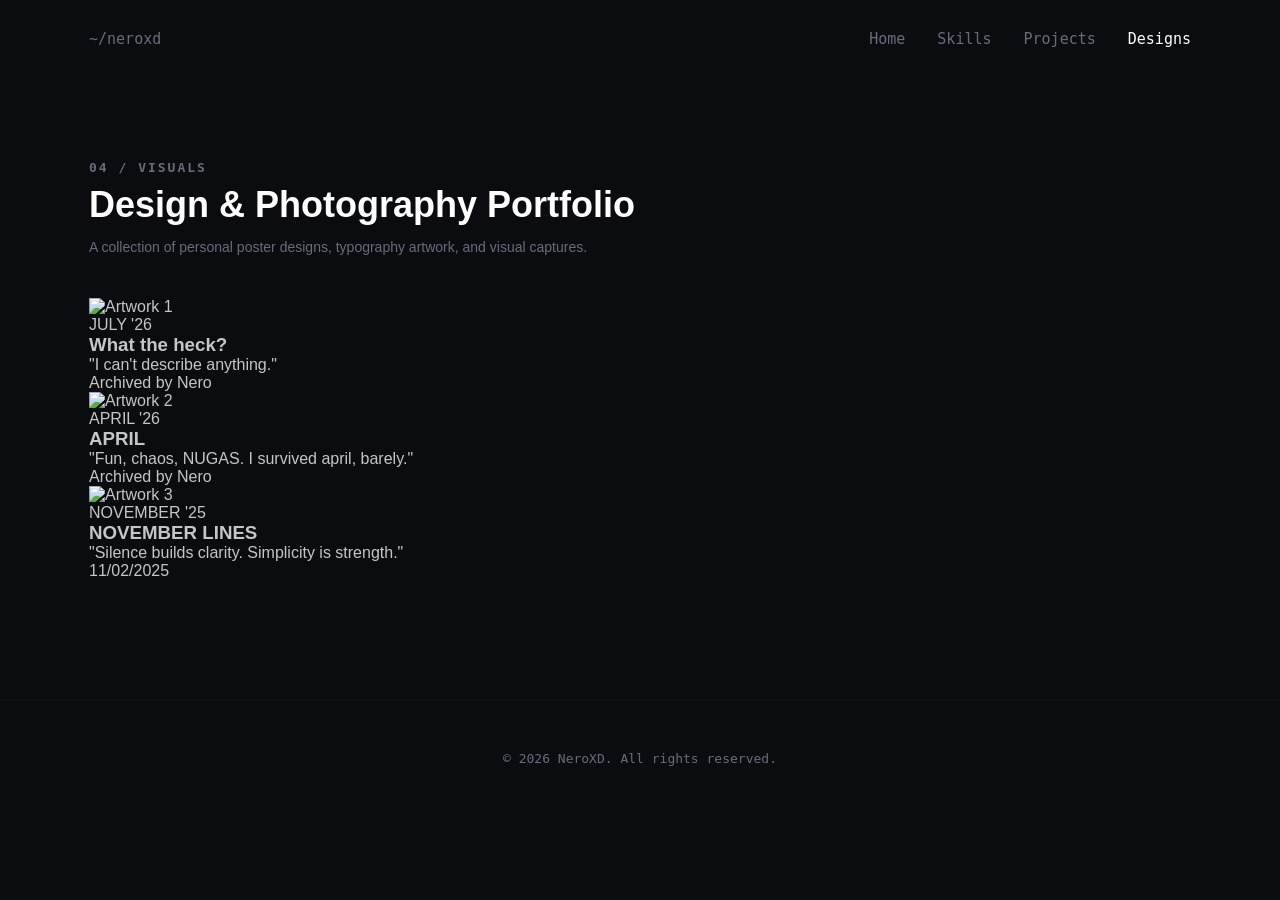
==== designs.html @ de729c1c "Add designs.html for design portfolio showcase" ====
<!DOCTYPE html>
<html lang="id">
<head>
    <meta charset="UTF-8">
    <meta name="viewport" content="width=device-width, initial-scale=1.0">
    <title>NeroXD | Designs</title>
    <link rel="stylesheet" href="style.css">
</head>
<body>
    
    <!-- Navigasi Atas (Sama seperti halaman utama) -->
    <header class="site-header font-mono">
        <div class="brand">~/neroxd</div>
        <nav class="nav-links">
            <a href="index.html">Home</a>
            <a href="index.html#skills">Skills</a>
            <a href="index.html#projects">Projects</a>
            <a href="designs.html" class="active">Designs</a>
        </nav>
    </header>

    <!-- KONTEN GALERI DESAIN -->
    <main class="projects-container">
        <div class="section-header">
            <span class="section-tag font-mono">04 / VISUALS</span>
            <h2 class="section-title">Design & Photography Portfolio</h2>
            <p style="color: var(--text-muted); font-size: 14px; margin-top: 10px; line-height: 1.6;">
                A collection of personal poster designs, typography artwork, and visual captures.
            </p>
        </div>
        
        <!-- Grid Galeri ala Majalah / Poster Minimalis -->
        <div class="design-gallery">
            
            <!-- Poster 1 -->
            <div class="design-card">
                <div class="design-image-wrapper">
                    <!-- Ganti 'poster1.jpg' dengan file gambar Anda sendiri -->
                    <img src="poster1.jpg" alt="Artwork 1">
                </div>
                <div class="design-info">
                    <span class="design-date">JULY '26</span>
                    <h3 class="design-title-text">What the heck?</h3>
                    <p class="design-quote">"I can't describe anything."</p>
                    <span class="design-author">Archived by Nero</span>
                </div>
            </div>

            <!-- Poster 2 -->
            <div class="design-card">
                <div class="design-image-wrapper">
                    <!-- Ganti 'poster2.jpg' dengan file gambar Anda sendiri -->
                    <img src="poster2.jpg" alt="Artwork 2">
                </div>
                <div class="design-info">
                    <span class="design-date">APRIL '26</span>
                    <h3 class="design-title-text">APRIL</h3>
                    <p class="design-quote">"Fun, chaos, NUGAS. I survived april, barely."</p>
                    <span class="design-author">Archived by Nero</span>
                </div>
            </div>

            <!-- Poster 3 -->
            <div class="design-card">
                <div class="design-image-wrapper">
                    <!-- Ganti 'poster3.jpg' dengan file gambar Anda sendiri -->
                    <img src="poster3.jpg" alt="Artwork 3">
                </div>
                <div class="design-info">
                    <span class="design-date">NOVEMBER '25</span>
                    <h3 class="design-title-text">NOVEMBER LINES</h3>
                    <p class="design-quote">"Silence builds clarity. Simplicity is strength."</p>
                    <span class="design-author">11/02/2025</span>
                </div>
            </div>

        </div>
    </main>

    <!-- Footer -->
    <footer class="site-footer font-mono">
        &copy; 2026 NeroXD. All rights reserved.
    </footer>

</body>
</html>
---- style.css ----
/* ==========================================================================
   1. IMPORT FONT & TEMA WARNA (VARIABEL)
   ========================================================================== */
@import url('https://googleapis.com');

:root {
    --bg-main: #0b0c10;
    --bg-card: #121318;
    --text-primary: #ffffff;
    --text-secondary: #c5c6c7;
    --text-muted: #666d7a;
    --accent-blue: #60a5fa;
    --accent-indigo: #6366f1;
    --max-width: 1150px; /* Sedikit diperlebar agar tata letak grid lebih luas */
}

/* ==========================================================================
   2. RESET DASAR & GLOBAL STYLES
   ========================================================================== */
* {
    margin: 0;
    padding: 0;
    box-sizing: border-box;
}

html {
    scroll-behavior: smooth; /* Pergerakan layar mulus saat menu diklik */
}

body {
    background-color: var(--bg-main);
    color: var(--text-secondary);
    font-family: 'Plus Jakarta Sans', sans-serif;
    min-height: 100vh;
    overflow-x: hidden;
}

.font-mono {
    font-family: 'JetBrains Mono', monospace;
}

/* ==========================================================================
   3. STYLING NAVIGASI BAR (NAVBAR)
   ========================================================================== */
.site-header {
    padding: 30px 24px;
    display: flex;
    justify-content: space-between;
    align-items: center;
    max-width: var(--max-width);
    margin: 0 auto;
    width: 100%;
}

.brand {
    color: var(--text-muted);
    font-size: 15px;
    font-family: 'JetBrains Mono', monospace;
}

.nav-links {
    display: flex;
    gap: 32px;
    font-size: 15px;
}

.nav-links a {
    color: var(--text-muted);
    text-decoration: none;
    transition: color 0.2s ease;
}

.nav-links a:hover, .nav-links a.active {
    color: var(--text-primary);
}

/* ==========================================================================
   4. TATA LETAK UTAMA BERANDA (HERO SECTION - LEBIH PADAT & EFEK ZOOM)
   ========================================================================== */
.main-container {
    max-width: var(--max-width);
    margin: 0 auto;
    width: 100%;
    padding: 80px 24px; /* Padding disesuaikan agar konten seimbang */
    display: grid;
    grid-template-columns: repeat(auto-fit, minmax(350px, 1fr)); /* Responsif kiri-kanan */
    gap: 64px;
    align-items: center;
    min-height: calc(100vh - 120px);
}

.hero-section {
    display: flex;
    flex-direction: column;
    gap: 24px; /* Jarak antar baris teks dibuat lebih padat */
}

.section-tag {
    font-size: 13px;
    color: var(--text-muted);
    letter-spacing: 2px;
    font-weight: 600;
}

.hero-title {
    font-size: 72px; /* Diperbesar dari 52px untuk efek zoom-in tebal */
    color: var(--text-primary);
    font-weight: 800;
    line-height: 1.05;
    letter-spacing: -2px;
}

.gradient-text {
    background: linear-gradient(to right, var(--accent-blue), var(--accent-indigo));
    -webkit-background-clip: text;
    -webkit-text-fill-color: transparent;
}

.hero-subtitle {
    font-size: 24px; /* Diperbesar dari 18px */
    color: var(--text-primary);
    font-weight: 500;
}

.hero-description {
    font-size: 16px; /* Diperbesar dari 14px agar lebih terbaca jelas */
    color: var(--text-muted);
    line-height: 1.6;
    max-width: 520px;
}

/* Tombol Aksi */
.cta-buttons {
    display: flex;
    gap: 16px;
    margin-top: 8px;
    font-size: 14px;
}

.cta-buttons a {
    padding: 14px 28px;
    border-radius: 8px;
    text-decoration: none;
    transition: all 0.2s ease;
}

.btn-primary {
    background: #ffffff;
    color: #000000;
    font-weight: 600;
}

.btn-primary:hover {
    background: #e4e4e7;
    transform: translateY(-2px);
}

.btn-secondary {
    border: 1px solid rgba(255, 255, 255, 0.1);
    color: var(--text-primary);
    font-weight: 500;
}

.btn-secondary:hover {
    background: rgba(255, 255, 255, 0.05);
    border-color: rgba(255, 255, 255, 0.2);
    transform: translateY(-2px);
}

/* ==========================================================================
   5. STYLING JENDELA TERMINAL MINI
   ========================================================================== */
.terminal-window {
    background-color: var(--bg-card);
    border: 1px solid rgba(63, 63, 70, 0.4);
    border-radius: 12px;
    padding: 28px; /* Dibuat sedikit lebih luas di dalam */
    box-shadow: 0 30px 60px rgba(0, 0, 0, 0.6);
    transition: all 0.4s cubic-bezier(0.4, 0, 0.2, 1);
    font-family: 'JetBrains Mono', monospace;
}

.terminal-window:hover {
    border-color: rgba(99, 102, 241, 0.4);
    box-shadow: 0 35px 70px -10px rgba(99, 102, 241, 0.2);
    transform: translateY(-6px);
}

.terminal-header {
    display: flex;
    justify-content: space-between;
    align-items: center;
    border-bottom: 1px solid rgba(255, 255, 255, 0.05);
    padding-bottom: 14px;
    margin-bottom: 24px;
}

.window-controls {
    display: flex;
    gap: 8px;
}

.control-btn {
    width: 12px;
    height: 12px;
    border-radius: 50%;
    display: inline-block;
}

.close { background: #ef4444; }
.minimize { background: #eab308; }
.maximize { background: #22c55e; }

.terminal-title {
    font-size: 13px;
    color: var(--text-muted);
}

.terminal-body {
    display: flex;
    flex-direction: column;
    gap: 22px;
    font-size: 14px;
}

.command {
    color: var(--accent-blue);
    display: block;
    margin-bottom: 6px;
}

.output {
    color: var(--text-secondary);
    padding-left: 12px;
}

/* Efek Kursor Mengetik */
.typing-cursor::after {
    content: '_';
    animation: blink 0.8s infinite;
    color: var(--accent-blue);
    margin-left: 3px;
    font-weight: bold;
}

@keyframes blink {
    0%, 100% { opacity: 1; }
    50% { opacity: 0; }
}

.status-container {
    display: flex;
    align-items: center;
    gap: 10px;
}

.status-pulse {
    width: 8px;
    height: 8px;
    background-color: #10b981;
    border-radius: 50%;
    animation: pulse 2s cubic-bezier(0.4, 0, 0.6, 1) infinite;
}

@keyframes pulse {
    0%, 100% { opacity: 1; transform: scale(1); }
    50% { opacity: .4; transform: scale(0.9); }
}

/* ==========================================================================
   6. STYLING BAGIAN KEAHLIAN (SKILLS SECTION)
   ========================================================================== */
.section-header {
    margin-bottom: 40px;
}

.section-title {
    font-size: 36px;
    color: var(--text-primary);
    font-weight: 700;
    margin-top: 8px;
}

.skills-container {
    max-width: var(--max-width);
    margin: 0 auto;
    width: 100%;
    padding: 80px 24px;
}

.skills-grid {
    display: flex;
    flex-wrap: wrap;
    gap: 12px;
}

.skill-card {
    background-color: var(--bg-card);
    border: 1px solid rgba(255, 255, 255, 0.05);
    padding: 12px 24px;
    border-radius: 20px;
    font-size: 14px;
    color: var(--text-secondary);
    transition: all 0.2s ease;
}

.skill-card:hover {
    border-color: var(--accent-blue);
    color: var(--text-primary);
    transform: translateY(-3px);
}

/* ==========================================================================
   7. STYLING BAGIAN PROYEK (PROJECTS SECTION)
   ========================================================================== */
.projects-container {
    max-width: var(--max-width);
    margin: 0 auto;
    width: 100%;
    padding: 80px 24px 120px 24px;
}

.projects-grid {
    display: grid;
    grid-template-columns: repeat(auto-fit, minmax(320px, 1fr));
    gap: 28px;
}

.project-card {
    background-color: var(--bg-card);
    border: 1px solid rgba(255, 255, 255, 0.04);
    border-radius: 12px;
    padding: 32px;
    display: flex;
    flex-direction: column;
    gap: 16px;
    transition: all 0.3s ease;
}

.project-card:hover {
    border-color: rgba(255, 255, 255, 0.1);
    transform: translateY(-5px);
    box-shadow: 0 20px 40px rgba(0, 0, 0, 0.5);
}

.project-name {
    color: var(--text-primary);
    font-size: 22px;
    font-weight: 600;
}

.project-desc {
    color: var(--text-muted);
    font-size: 14px;
    line-height: 1.6;
}

.project-tech {
    font-size: 13px;
    color: var(--accent-blue);
    font-family: 'JetBrains Mono', monospace;
}

.project-link {
    font-size: 14px;
    color: var(--text-primary);
    text-decoration: none;
    margin-top: 8px;
    display: inline-block;
    font-weight: 500;
}

.project-link:hover {
    text-decoration: underline;
    color: var(--accent-blue);
}

/* ==========================================================================
   8. FOOTER HINDO
   ========================================================================== */
.site-footer {
    padding: 50px 24px;
    text-align: center;
    font-size: 13px;
    color: var(--text-muted);
    border-top: 1px solid rgba(255, 255, 255, 0.02);
}

/* ==========================================================================
   9. RESPONSIVITAS LAYAR HP
   ========================================================================== */
@media (max-width: 992px) {
    .hero-title { font-size: 58px; }
}

@media (max-width: 768px) {
    .main-container {
        grid-template-columns: 1fr;
        padding-top: 40px;
        gap: 48px;
    }
    .hero-title { font-size: 46px; }
    .cta-buttons { flex-direction: column; }
    .cta-buttons a { text-align: center; }
}
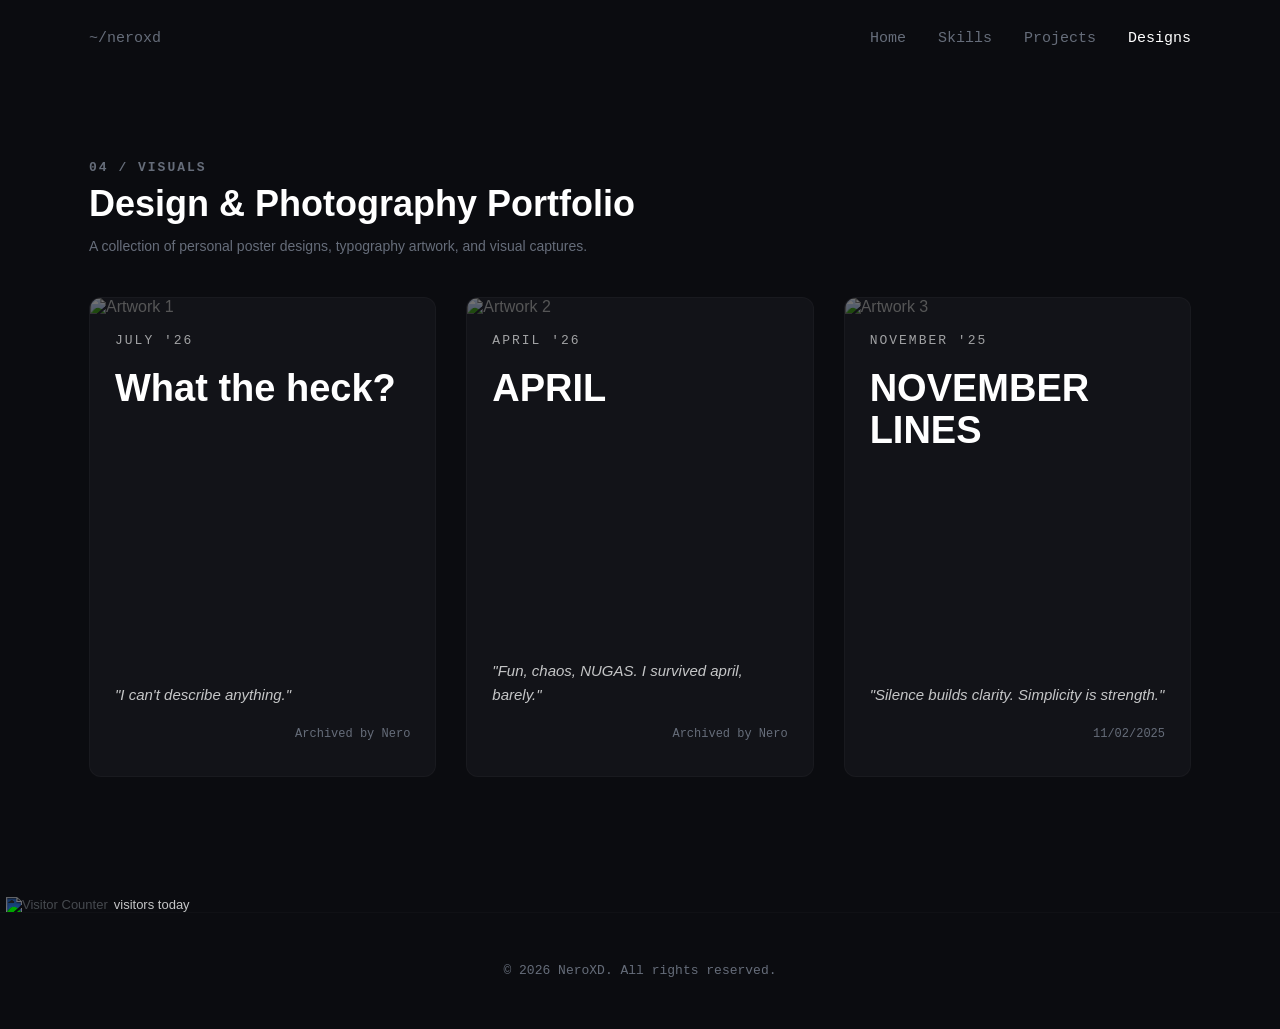
==== commit cdf6dd2e: "Add visitor counter to designs.html" ====
--- a/designs.html
+++ b/designs.html
@@ -78,6 +78,14 @@
     </main>
 
     <!-- Footer -->
+    <div class="error-visitor">
+    <i class="fa-regular fa-eye"></i> 
+    <!-- Menggunakan key 'Nerowibu' yang sama di semua halaman -->
+    <img src="https://glitch.me" alt="Visitor Counter" class="error-counter-digits"> 
+    <span>visitors today</span>
+</div>
+
+    
     <footer class="site-footer font-mono">
         &copy; 2026 NeroXD. All rights reserved.
     </footer>
--- a/style.css
+++ b/style.css
@@ -403,3 +403,228 @@
     .cta-buttons { flex-direction: column; }
     .cta-buttons a { text-align: center; }
 }
+
+/* ==========================================================================
+   10. STYLING GALERI DESAIN (ARTISTIC POSTER LAYOUT)
+   ========================================================================== */
+.design-gallery {
+    display: grid;
+    grid-template-columns: repeat(auto-fit, minmax(300px, 1fr));
+    gap: 30px;
+    margin-top: 40px;
+}
+
+.design-card {
+    background-color: var(--bg-card);
+    border: 1px solid rgba(255, 255, 255, 0.03);
+    border-radius: 12px;
+    overflow: hidden;
+    position: relative; /* Menjadikan kartu sebagai patokan posisi teks overlay */
+    min-height: 480px; /* Membuat kartu memanjang tinggi ke bawah seperti poster */
+    display: flex;
+    flex-direction: column;
+    transition: all 0.3s ease;
+}
+
+.design-card:hover {
+    transform: translateY(-5px);
+    border-color: rgba(255, 255, 255, 0.1);
+    box-shadow: 0 20px 40px rgba(0, 0, 0, 0.6);
+}
+
+.design-image-wrapper {
+    width: 100%;
+    height: 100%;
+    position: absolute;
+    top: 0;
+    left: 0;
+    z-index: 1;
+}
+
+.design-image-wrapper img {
+    width: 100%;
+    height: 100%;
+    object-fit: cover;
+    /* Memberikan efek gelap tipis di atas foto agar teks putih tetap terbaca jelas */
+    filter: brightness(0.45) contrast(1.1); 
+    transition: transform 0.5s ease;
+}
+
+.design-card:hover .design-image-wrapper img {
+    transform: scale(1.03);
+}
+
+/* Mengatur Posisi Teks Overlay di Atas Gambar */
+.design-info {
+    position: relative;
+    z-index: 2; /* Menaruh teks di lapisan paling atas */
+    padding: 35px 25px;
+    height: 100%;
+    display: flex;
+    flex-direction: column;
+    justify-content: space-between; /* Menyebar konten ke atas dan bawah kartu */
+    flex-grow: 1;
+}
+
+.design-date {
+    font-size: 13px;
+    color: var(--text-secondary);
+    letter-spacing: 2px;
+    font-family: 'JetBrains Mono', monospace;
+    opacity: 0.8;
+}
+
+.design-title-text {
+    font-size: 38px; /* Teks judul besar ala majalah digital */
+    color: #ffffff;
+    font-weight: 700;
+    margin-top: 20px;
+    line-height: 1.1;
+    font-family: 'Plus Jakarta Sans', sans-serif;
+}
+
+.design-quote {
+    font-size: 15px;
+    color: var(--text-secondary);
+    font-style: italic;
+    line-height: 1.6;
+    margin-top: auto; /* Mendorong teks kutipan ke area bawah kartu */
+    margin-bottom: 20px;
+}
+
+.design-author {
+    font-size: 12px;
+    color: var(--text-muted);
+    font-family: 'JetBrains Mono', monospace;
+    text-align: right;
+    display: block;
+}
+
+/* ==========================================================================
+   11. DETAIL LENGKAP HALAMAN 404 CUSTOM REPLIKA
+   ========================================================================== */
+.error-page-body {
+    background-color: var(--bg-main);
+    min-height: 100vh;
+    display: flex;
+    flex-direction: column;
+    justify-content: space-between;
+    align-items: center;
+    padding: 60px 40px 40px 40px; /* Memberi ruang di sekeliling halaman */
+}
+
+.error-main-content {
+    max-width: var(--max-width);
+    width: 100%;
+    margin: auto 0;
+    display: flex;
+    flex-direction: column;
+    align-items: flex-start; /* Rata kiri persis sesuai gambar */
+}
+
+.error-large-title {
+    font-size: 140px; /* Ukuran teks 404 raksasa */
+    font-weight: 800;
+    color: var(--accent-blue); /* Aksen warna biru langit NeroXD */
+    line-height: 1;
+    margin-bottom: 28px;
+    letter-spacing: -3px;
+}
+
+.error-subtitle-text {
+    font-size: 15px;
+    color: var(--text-secondary);
+    margin-bottom: 36px;
+    letter-spacing: -0.5px;
+}
+
+.error-back-btn {
+    background-color: #f4f4f5; /* Putih gading / krem minimalis */
+    color: #0b0c10;
+    padding: 12px 24px;
+    border-radius: 6px;
+    font-size: 13px;
+    font-weight: 600;
+    text-decoration: none;
+    transition: all 0.2s ease;
+}
+
+.error-back-btn:hover {
+    background-color: #e4e4e7;
+    transform: translateY(-2px);
+}
+
+/* Mengatur Footer Spesifik Sesuai Gambar Contoh */
+.error-custom-footer {
+    width: 100%;
+    max-width: var(--max-width);
+    display: flex;
+    justify-content: space-between;
+    align-items: flex-end;
+    border-top: 1px solid rgba(255, 255, 255, 0.05); /* Garis tepi bawah tipis pembatas */
+    padding-top: 30px;
+}
+
+.error-footer-left {
+    display: flex;
+    flex-direction: column;
+    gap: 4px;
+    align-items: flex-start;
+}
+
+.error-user-tag {
+    color: var(--text-muted);
+    font-size: 14px;
+}
+
+.error-tagline {
+    color: var(--text-muted);
+    font-size: 13px;
+    margin-bottom: 6px;
+}
+
+.error-visitor {
+    color: var(--text-secondary);
+    font-size: 13px;
+    display: flex;
+    align-items: center;
+    gap: 6px;
+}
+
+/* Mengatur ukuran grafis angka hitungan pengunjung */
+.error-counter-digits {
+    height: 15px;
+    /* Invert filter agar angka counter dari Glitch serasi dengan tema gelap */
+    filter: invert(90%) sepia(5%) saturate(300%) hue-rotate(180deg);
+    vertical-align: middle;
+}
+
+.error-footer-right {
+    display: flex;
+    gap: 20px;
+    font-size: 18px;
+    margin-bottom: 5px; /* Sedikit naik dari garis bawah */
+}
+
+.error-footer-right a {
+    color: var(--text-muted);
+    transition: color 0.2s ease;
+}
+
+.error-footer-right a:hover {
+    color: var(--text-primary);
+}
+
+/* Penyesuaian Responsif Layar HP */
+@media (max-width: 768px) {
+    .error-large-title { font-size: 90px; }
+    .error-page-body { padding: 40px 20px 20px 20px; }
+    .error-custom-footer {
+        flex-direction: column;
+        align-items: flex-start;
+        gap: 25px;
+    }
+    .error-footer-right {
+        align-self: flex-end; /* Memindahkan ikon ke kanan bawah saat di HP */
+    }
+}
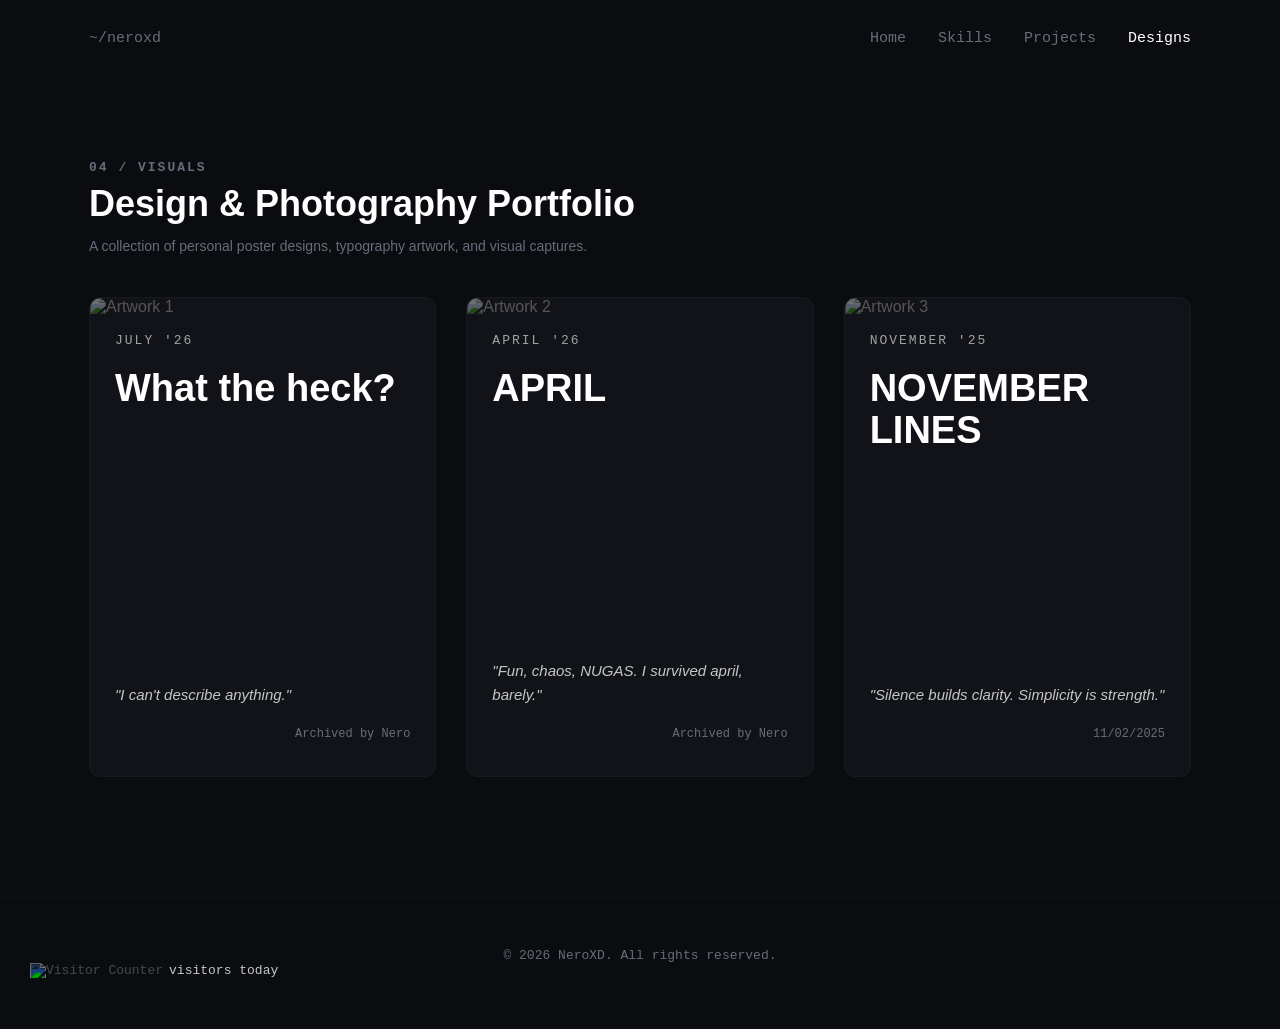
==== commit 0c4670e7: "Fix footer structure in designs.html" ====
--- a/designs.html
+++ b/designs.html
@@ -78,16 +78,17 @@
     </main>
 
     <!-- Footer -->
-    <div class="error-visitor">
+
+    
+    <footer class="site-footer font-mono">
+        &copy; 2026 NeroXD. All rights reserved.
+<div class="error-visitor">
     <i class="fa-regular fa-eye"></i> 
     <!-- Menggunakan key 'Nerowibu' yang sama di semua halaman -->
     <img src="https://glitch.me" alt="Visitor Counter" class="error-counter-digits"> 
     <span>visitors today</span>
 </div>
 
-    
-    <footer class="site-footer font-mono">
-        &copy; 2026 NeroXD. All rights reserved.
     </footer>
 
 </body>
